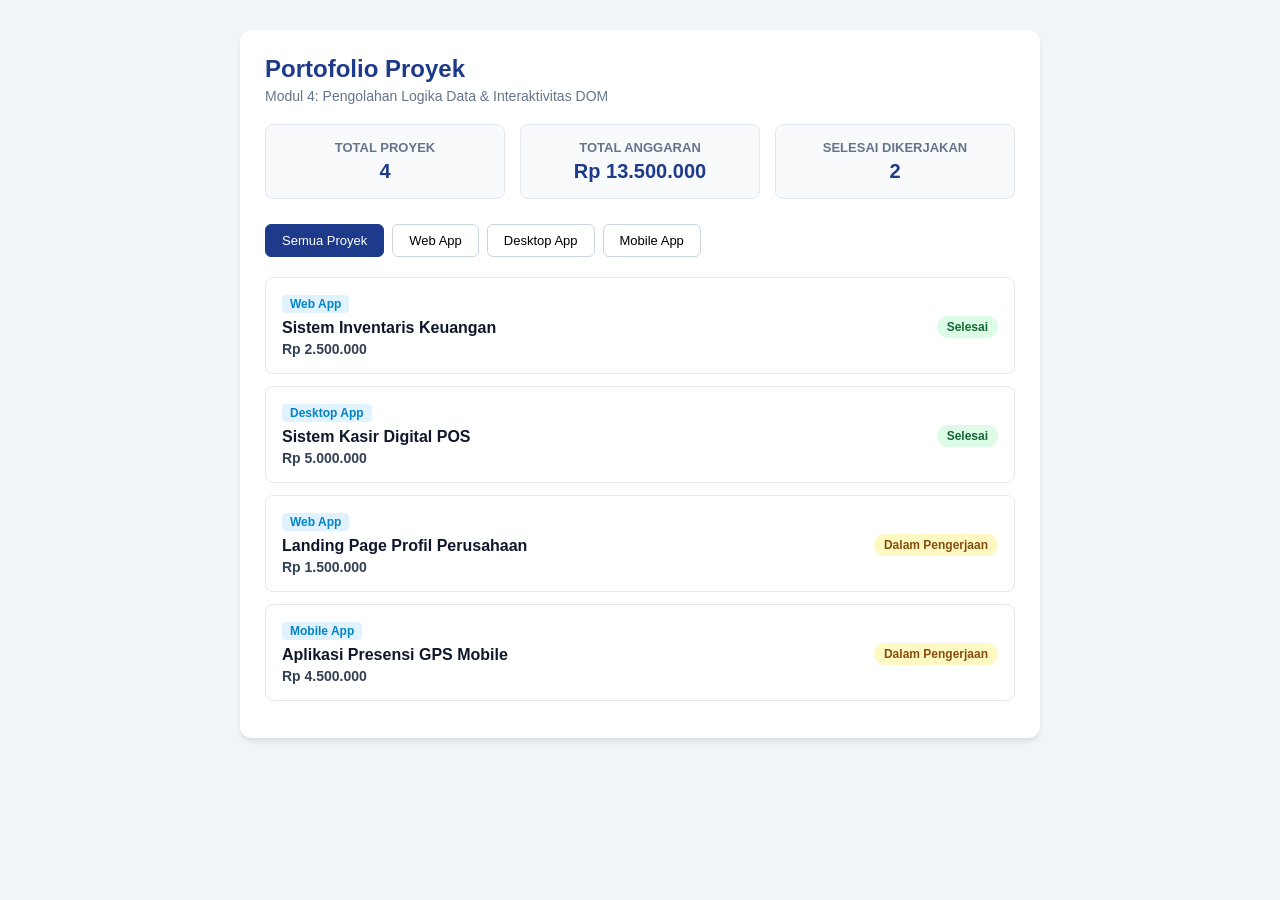
==== index.html @ 26038253 "Menyelesaikan praktik modul 4 logika javascript & integrasi DOM" ====
<!DOCTYPE html>
<html lang="id">
<head>
    <meta charset="UTF-8">
    <meta name="viewport" content="width=device-width, initial-scale=1.0">

    <title>Dashboard Portofolio Proyek - Modul 4</title>

    <style>
        * {
            box-sizing: border-box;
            margin: 0;
            padding: 0;
            font-family: 'Segoe UI', Tahoma, Geneva, sans-serif;
        }

        body {
            background-color: #f1f5f9;
            color: #0f172a;
            padding: 30px 15px;
        }

        .container {
            max-width: 800px;
            margin: 0 auto;
            background: #ffffff;
            border-radius: 12px;
            padding: 25px;
            box-shadow: 0 4px 6px -1px rgba(0, 0, 0, 0.1);
        }

        h1 {
            color: #1e3a8a;
            font-size: 24px;
            margin-bottom: 5px;
        }

        p.subtitle {
            color: #64748b;
            margin-bottom: 20px;
            font-size: 14px;
        }

        .stats-grid {
            display: grid;
            grid-template-columns: repeat(auto-fit, minmax(200px, 1fr));
            gap: 15px;
            margin-bottom: 25px;
        }

        .stat-card {
            background: #f8fafc;
            border: 1px solid #e2e8f0;
            border-radius: 8px;
            padding: 15px;
            text-align: center;
        }

        .stat-card h3 {
            font-size: 13px;
            color: #64748b;
            text-transform: uppercase;
            margin-bottom: 5px;
        }

        .stat-card p {
            font-size: 20px;
            font-weight: bold;
            color: #1e3a8a;
        }

        .filter-group {
            display: flex;
            gap: 8px;
            margin-bottom: 20px;
            flex-wrap: wrap;
        }

        .btn-filter {
            padding: 8px 16px;
            border: 1px solid #cbd5e1;
            background: #ffffff;
            border-radius: 6px;
            cursor: pointer;
            font-size: 13px;
            font-weight: 500;
            transition: all 0.2s;
        }

        .btn-filter.active,
        .btn-filter:hover {
            background: #1e3a8a;
            color: #ffffff;
            border-color: #1e3a8a;
        }

        .project-card {
            border: 1px solid #e2e8f0;
            border-radius: 8px;
            padding: 16px;
            margin-bottom: 12px;
            display: flex;
            justify-content: space-between;
            align-items: center;
            background: #ffffff;
            transition: transform 0.15s ease;
        }

        .project-card:hover {
            transform: translateY(-2px);
            box-shadow: 0 4px 6px rgba(0, 0, 0, 0.05);
        }

        .project-info h4 {
            font-size: 16px;
            color: #0f172a;
            margin-bottom: 4px;
        }

        .project-category {
            display: inline-block;
            font-size: 12px;
            color: #0284c7;
            background: #e0f2fe;
            padding: 2px 8px;
            border-radius: 4px;
            margin-bottom: 6px;
            font-weight: 600;
        }

        .project-budget {
            font-size: 14px;
            color: #334155;
            font-weight: 600;
        }

        .badge {
            padding: 4px 10px;
            border-radius: 20px;
            font-size: 12px;
            font-weight: 600;
        }

        .badge-success {
            background: #dcfce7;
            color: #166534;
        }

        .badge-pending {
            background: #fef9c3;
            color: #854d0e;
        }
    </style>
</head>

<body>
    <div class="container">
        <!-- Modul 4: Dasar Logika Pemrograman dengan JavaScript -->

        <h1>Portofolio Proyek</h1>
        <p class="subtitle">
            Modul 4: Pengolahan Logika Data &amp; Interaktivitas DOM
        </p>

        <!-- Kartu Ringkasan Statistik -->
        <div class="stats-grid">
            <div class="stat-card">
                <h3>Total Proyek</h3>
                <p id="stat-total-projects">0</p>
            </div>

            <div class="stat-card">
                <h3>Total Anggaran</h3>
                <p id="stat-total-budget">Rp 0</p>
            </div>

            <div class="stat-card">
                <h3>Selesai Dikerjakan</h3>
                <p id="stat-completed-projects">0</p>
            </div>
        </div>

        <!-- Tombol Filter Kategori -->
        <div class="filter-group">
            <button class="btn-filter active" data-category="Semua">
                Semua Proyek
            </button>

            <button class="btn-filter" data-category="Web App">
                Web App
            </button>

            <button class="btn-filter" data-category="Desktop App">
                Desktop App
            </button>

            <button class="btn-filter" data-category="Mobile App">
                Mobile App
            </button>
        </div>

        <!-- Kontainer Daftar Proyek -->
        <div id="project-list"></div>
    </div>

    <!-- File JavaScript untuk interaktivitas -->
    <script src="main.js"></script>
</body>
</html>
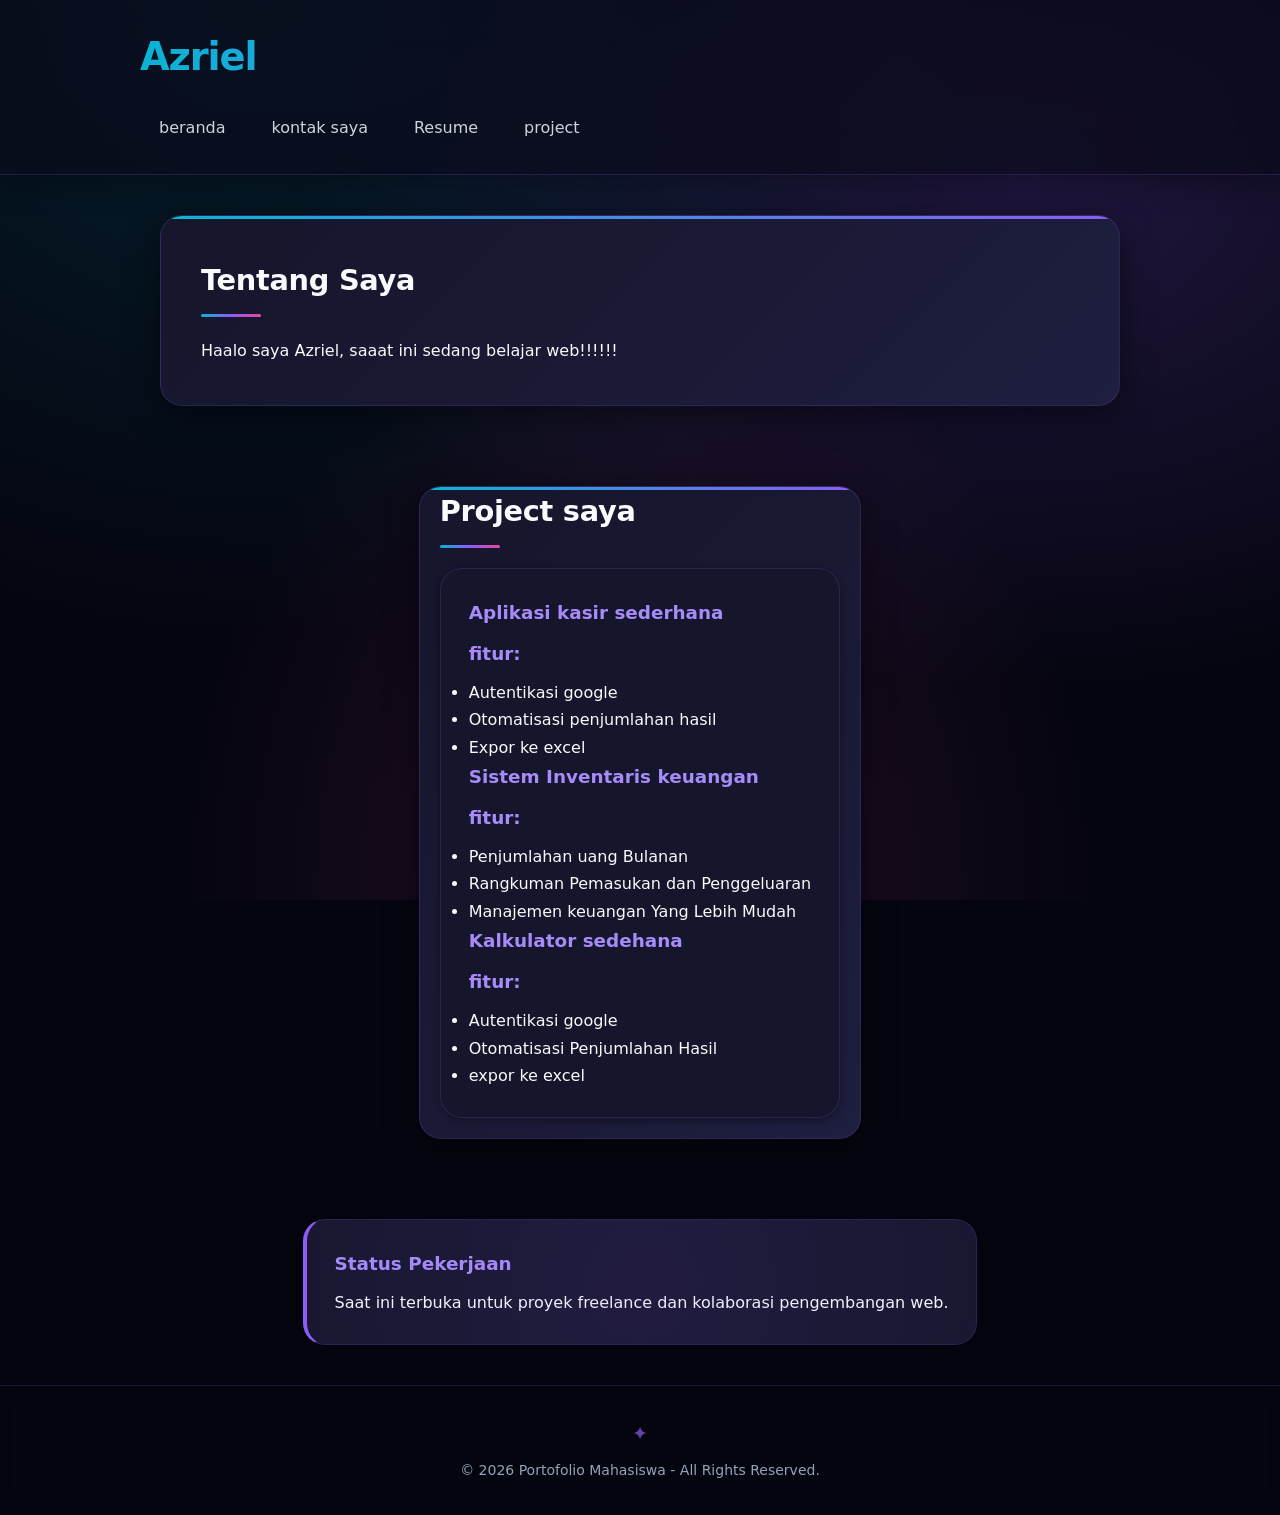
==== commit 3e309c50: "Add files via upload Tugas_2406046" ====
--- a/index.html
+++ b/index.html
@@ -1,210 +1,87 @@
-
 <!DOCTYPE html>
-<html lang="id">
+<html lang="en">
 <head>
     <meta charset="UTF-8">
     <meta name="viewport" content="width=device-width, initial-scale=1.0">
+    <title>Portofolio Mahasiswa</title>
+    <link rel="stylesheet" href="style.css">
+</head>
+<body>
+    <header> 
+        <h1>Azriel</h1>
+        <nav>
+            <ul>
+                <li>
+                    <a href="index.html">beranda</a>
+                </li>
+                <li><a href="kontak.html">kontak saya</a></li>
+                <li>
+                    <a href="resume.html">Resume</a>
+                </li>
+                <li><a href="project.html">project</a></li>
+            </ul>
+        </nav>   
+    </header>
 
-    <title>Dashboard Portofolio Proyek - Modul 4</title>
+    <hr/>
 
-    <style>
-        * {
-            box-sizing: border-box;
-            margin: 0;
-            padding: 0;
-            font-family: 'Segoe UI', Tahoma, Geneva, sans-serif;
-        }
+    <main>
+        <section>
+            <h2>Tentang Saya</h2>
+            <p>Haalo saya Azriel, saaat ini sedang belajar web!!!!!!
+            </p>
+        </section>
+    </main>
+    <hr/>
 
-        body {
-            background-color: #f1f5f9;
-            color: #0f172a;
-            padding: 30px 15px;
-        }
+        <section id="project">
+            <h2>Project saya</h2>
+            <article>
+                <header>
+                    <h3>Aplikasi kasir sederhana</h3>
+                    <h3>fitur:</h3>
+                    <ul>
+                        <li>Autentikasi google</li>
+                        <li>Otomatisasi penjumlahan hasil</li>
+                        <li>Expor ke excel</li>
+                    </ul>
+                </header>
+                <header>
+                    <h3>Sistem Inventaris keuangan</h3>
+                    <h3>fitur:</h3>
+                <ul>
+                    <li>Penjumlahan uang Bulanan</li>
+                    <li>Rangkuman Pemasukan dan Penggeluaran</li>
+                    <li>Manajemen keuangan Yang Lebih Mudah</li>
+                    <ul>
+                </header>
 
-        .container {
-            max-width: 800px;
-            margin: 0 auto;
-            background: #ffffff;
-            border-radius: 12px;
-            padding: 25px;
-            box-shadow: 0 4px 6px -1px rgba(0, 0, 0, 0.1);
-        }
-
-        h1 {
-            color: #1e3a8a;
-            font-size: 24px;
-            margin-bottom: 5px;
-        }
-
-        p.subtitle {
-            color: #64748b;
-            margin-bottom: 20px;
-            font-size: 14px;
-        }
-
-        .stats-grid {
-            display: grid;
-            grid-template-columns: repeat(auto-fit, minmax(200px, 1fr));
-            gap: 15px;
-            margin-bottom: 25px;
-        }
-
-        .stat-card {
-            background: #f8fafc;
-            border: 1px solid #e2e8f0;
-            border-radius: 8px;
-            padding: 15px;
-            text-align: center;
-        }
-
-        .stat-card h3 {
-            font-size: 13px;
-            color: #64748b;
-            text-transform: uppercase;
-            margin-bottom: 5px;
-        }
-
-        .stat-card p {
-            font-size: 20px;
-            font-weight: bold;
-            color: #1e3a8a;
-        }
-
-        .filter-group {
-            display: flex;
-            gap: 8px;
-            margin-bottom: 20px;
-            flex-wrap: wrap;
-        }
-
-        .btn-filter {
-            padding: 8px 16px;
-            border: 1px solid #cbd5e1;
-            background: #ffffff;
-            border-radius: 6px;
-            cursor: pointer;
-            font-size: 13px;
-            font-weight: 500;
-            transition: all 0.2s;
-        }
-
-        .btn-filter.active,
-        .btn-filter:hover {
-            background: #1e3a8a;
-            color: #ffffff;
-            border-color: #1e3a8a;
-        }
-
-        .project-card {
-            border: 1px solid #e2e8f0;
-            border-radius: 8px;
-            padding: 16px;
-            margin-bottom: 12px;
-            display: flex;
-            justify-content: space-between;
-            align-items: center;
-            background: #ffffff;
-            transition: transform 0.15s ease;
-        }
-
-        .project-card:hover {
-            transform: translateY(-2px);
-            box-shadow: 0 4px 6px rgba(0, 0, 0, 0.05);
-        }
-
-        .project-info h4 {
-            font-size: 16px;
-            color: #0f172a;
-            margin-bottom: 4px;
-        }
-
-        .project-category {
-            display: inline-block;
-            font-size: 12px;
-            color: #0284c7;
-            background: #e0f2fe;
-            padding: 2px 8px;
-            border-radius: 4px;
-            margin-bottom: 6px;
-            font-weight: 600;
-        }
-
-        .project-budget {
-            font-size: 14px;
-            color: #334155;
-            font-weight: 600;
-        }
-
-        .badge {
-            padding: 4px 10px;
-            border-radius: 20px;
-            font-size: 12px;
-            font-weight: 600;
-        }
-
-        .badge-success {
-            background: #dcfce7;
-            color: #166534;
-        }
-
-        .badge-pending {
-            background: #fef9c3;
-            color: #854d0e;
-        }
-    </style>
-</head>
-
-<body>
-    <div class="container">
-        <!-- Modul 4: Dasar Logika Pemrograman dengan JavaScript -->
-
-        <h1>Portofolio Proyek</h1>
-        <p class="subtitle">
-            Modul 4: Pengolahan Logika Data &amp; Interaktivitas DOM
-        </p>
-
-        <!-- Kartu Ringkasan Statistik -->
-        <div class="stats-grid">
-            <div class="stat-card">
-                <h3>Total Proyek</h3>
-                <p id="stat-total-projects">0</p>
-            </div>
-
-            <div class="stat-card">
-                <h3>Total Anggaran</h3>
-                <p id="stat-total-budget">Rp 0</p>
-            </div>
-
-            <div class="stat-card">
-                <h3>Selesai Dikerjakan</h3>
-                <p id="stat-completed-projects">0</p>
-            </div>
-        </div>
-
-        <!-- Tombol Filter Kategori -->
-        <div class="filter-group">
-            <button class="btn-filter active" data-category="Semua">
-                Semua Proyek
-            </button>
-
-            <button class="btn-filter" data-category="Web App">
-                Web App
-            </button>
-
-            <button class="btn-filter" data-category="Desktop App">
-                Desktop App
-            </button>
-
-            <button class="btn-filter" data-category="Mobile App">
-                Mobile App
-            </button>
-        </div>
-
-        <!-- Kontainer Daftar Proyek -->
-        <div id="project-list"></div>
-    </div>
-
-    <!-- File JavaScript untuk interaktivitas -->
-    <script src="main.js"></script>
+                <header>
+                    <h3>Kalkulator sedehana</h3>
+                    <h3>fitur:</h3>
+                    <ul>
+                        <li>Autentikasi google</li>
+                        <li>Otomatisasi Penjumlahan Hasil</li>
+                        <li>expor ke excel</li>
+                    </ul>
+                </header>
+            </article>
+        </section>
+    </main>
+              <hr> 
+ 
+    <aside> 
+        <h3>Status Pekerjaan</h3> 
+        <p>Saat ini terbuka untuk proyek freelance dan kolaborasi 
+            pengembangan web.</p> 
+    </aside> 
+ 
+    <hr> 
+ 
+    <footer> 
+        <center><p>&copy; 2026 Portofolio Mahasiswa - All Rights Reserved.</p></center>
+    </footer>
+     
+    
 </body>
-</html>
+</html>
--- a/style.css
+++ b/style.css
@@ -0,0 +1,428 @@
+/* ============================================================
+   TEMA: MIDNIGHT AURORA
+   Nuansa: Gelap elegan, aurora ungu-pink, futuristik
+   ============================================================ */
+*,
+*::before,
+*::after {
+    margin: 0;
+    padding: 0;
+    box-sizing: border-box;
+}
+
+:root {
+    /* Palet Aurora */
+    --primary: #8b5cf6;
+    --primary-dark: #7c3aed;
+    --primary-light: #a78bfa;
+    --accent: #ec4899;
+    --accent-light: #f472b6;
+    --aurora-1: #06b6d4;
+    --aurora-2: #8b5cf6;
+    --aurora-3: #ec4899;
+
+    /* Background */
+    --bg-dark: #0a0a1a;
+    --bg-darker: #050510;
+    --bg-card: #15152b;
+    --bg-card-hover: #1e1e3f;
+
+    /* Teks */
+    --text-primary: #f8fafc;
+    --text-secondary: #cbd5e1;
+    --text-muted: #94a3b8;
+
+    /* Efek */
+    --border: rgba(139, 92, 246, 0.2);
+    --shadow-sm: 0 2px 8px rgba(0, 0, 0, 0.4);
+    --shadow-md: 0 8px 32px rgba(0, 0, 0, 0.5);
+    --shadow-glow: 0 0 60px rgba(139, 92, 246, 0.4);
+
+    /* Gradient */
+    --gradient-primary: linear-gradient(135deg, #8b5cf6 0%, #ec4899 100%);
+    --gradient-aurora: linear-gradient(135deg, #06b6d4 0%, #8b5cf6 50%, #ec4899 100%);
+    --gradient-text: linear-gradient(135deg, #a78bfa 0%, #f472b6 100%);
+    --gradient-dark: linear-gradient(135deg, #15152b 0%, #1e1e3f 100%);
+
+    --radius: 14px;
+    --radius-lg: 22px;
+    --transition: 0.35s cubic-bezier(0.4, 0, 0.2, 1);
+}
+
+html { scroll-behavior: smooth; }
+
+body {
+    font-family: 'Segoe UI', system-ui, -apple-system, sans-serif;
+    background: var(--bg-darker);
+    background-image:
+        radial-gradient(ellipse at 20% 0%, rgba(6, 182, 212, 0.15) 0%, transparent 50%),
+        radial-gradient(ellipse at 80% 20%, rgba(139, 92, 246, 0.2) 0%, transparent 50%),
+        radial-gradient(ellipse at 50% 100%, rgba(236, 72, 153, 0.15) 0%, transparent 50%);
+    background-attachment: fixed;
+    color: var(--text-primary);
+    line-height: 1.7;
+    min-height: 100vh;
+    display: flex;
+    flex-direction: column;
+    -webkit-font-smoothing: antialiased;
+}
+
+/* Header */
+body > header {
+    background: rgba(10, 10, 26, 0.7);
+    backdrop-filter: blur(24px);
+    -webkit-backdrop-filter: blur(24px);
+    padding: 24px 20px;
+    border-bottom: 1px solid var(--border);
+    position: sticky;
+    top: 0;
+    z-index: 100;
+    box-shadow: 0 4px 30px rgba(0, 0, 0, 0.4);
+}
+
+body > header h1 {
+    max-width: 1000px;
+    margin: 0 auto;
+    font-size: clamp(1.6rem, 4vw, 2.4rem);
+    font-weight: 800;
+    letter-spacing: -0.03em;
+    background: var(--gradient-aurora);
+    background-size: 200% 200%;
+    -webkit-background-clip: text;
+    background-clip: text;
+    -webkit-text-fill-color: transparent;
+    animation: auroraShift 6s ease infinite;
+}
+
+@keyframes auroraShift {
+    0%, 100% { background-position: 0% 50%; }
+    50% { background-position: 100% 50%; }
+}
+
+/* Navigasi */
+nav { max-width: 1000px; margin: 16px auto 0; }
+
+nav ul {
+    display: flex;
+    gap: 8px;
+    list-style: none;
+    flex-wrap: wrap;
+}
+
+nav a {
+    display: inline-block;
+    padding: 8px 18px;
+    color: var(--text-secondary);
+    text-decoration: none;
+    font-weight: 500;
+    border-radius: 999px;
+    border: 1px solid transparent;
+    transition: all var(--transition);
+    position: relative;
+}
+
+nav a:hover {
+    color: var(--text-primary);
+    background: rgba(139, 92, 246, 0.15);
+    border-color: rgba(139, 92, 246, 0.5);
+    transform: translateY(-2px);
+    box-shadow: 0 4px 20px rgba(139, 92, 246, 0.3);
+}
+
+/* Main */
+main {
+    max-width: 1000px;
+    width: 100%;
+    margin: 40px auto;
+    padding: 0 20px;
+    flex: 1;
+    animation: fadeInUp 0.7s ease-out;
+}
+
+section {
+    background: var(--gradient-dark);
+    padding: 40px;
+    border-radius: var(--radius-lg);
+    border: 1px solid var(--border);
+    box-shadow: var(--shadow-md);
+    position: relative;
+    overflow: hidden;
+}
+
+section::before {
+    content: '';
+    position: absolute;
+    top: 0; left: 0; right: 0;
+    height: 3px;
+    background: var(--gradient-aurora);
+    background-size: 200% 100%;
+    animation: auroraShift 4s ease infinite;
+}
+
+/* Gambar */
+main img {
+    display: block;
+    max-width: 100%;
+    height: auto;
+    margin: 0 0 24px 0;
+    border-radius: var(--radius);
+    box-shadow: var(--shadow-md);
+    transition: transform var(--transition), box-shadow var(--transition);
+}
+
+main img:hover {
+    transform: scale(1.02);
+    box-shadow: var(--shadow-glow);
+}
+
+/* Judul */
+h2 {
+    font-size: clamp(1.4rem, 3vw, 1.8rem);
+    font-weight: 700;
+    margin-bottom: 20px;
+    letter-spacing: -0.01em;
+    padding-bottom: 12px;
+    position: relative;
+}
+
+h2::after {
+    content: '';
+    position: absolute;
+    bottom: 0; left: 0;
+    width: 60px; height: 3px;
+    background: var(--gradient-aurora);
+    border-radius: 2px;
+}
+
+h3 {
+    font-size: 1.15rem;
+    font-weight: 600;
+    margin-bottom: 10px;
+    color: var(--primary-light);
+}
+
+/* Article */
+#project {
+    max-width: 1000px;
+    margin: 40px auto;
+    padding: 0 20px;
+}
+
+article {
+    padding: 28px;
+    margin-bottom: 20px;
+    border: 1px solid var(--border);
+    border-radius: var(--radius-lg);
+    background: var(--bg-card);
+    box-shadow: var(--shadow-sm);
+    position: relative;
+    overflow: hidden;
+    transition: all var(--transition);
+}
+
+article::before {
+    content: '';
+    position: absolute;
+    top: 0; left: 0;
+    width: 4px; height: 100%;
+    background: var(--gradient-aurora);
+    transform: scaleY(0);
+    transform-origin: top;
+    transition: transform var(--transition);
+}
+
+article:hover {
+    background: var(--bg-card-hover);
+    border-color: rgba(139, 92, 246, 0.5);
+    transform: translateY(-6px);
+    box-shadow: var(--shadow-md), var(--shadow-glow);
+}
+
+article:hover::before { transform: scaleY(1); }
+
+/* Form */
+form { margin-top: 24px; }
+form p { margin-bottom: 20px; }
+
+label {
+    display: block;
+    margin-bottom: 8px;
+    font-weight: 600;
+    color: var(--text-secondary);
+    font-size: 0.85rem;
+    letter-spacing: 0.05em;
+    text-transform: uppercase;
+}
+
+input[type="text"],
+input[type="email"],
+select,
+textarea {
+    width: 100%;
+    padding: 14px 16px;
+    background: rgba(5, 5, 16, 0.7);
+    border: 1px solid var(--border);
+    border-radius: var(--radius);
+    color: var(--text-primary);
+    font-family: inherit;
+    font-size: 1rem;
+    transition: all var(--transition);
+}
+
+input::placeholder,
+textarea::placeholder { color: var(--text-muted); }
+
+input:hover, select:hover, textarea:hover {
+    border-color: rgba(139, 92, 246, 0.5);
+}
+
+input:focus, select:focus, textarea:focus {
+    outline: none;
+    border-color: var(--primary);
+    background: rgba(5, 5, 16, 0.95);
+    box-shadow: 0 0 0 4px rgba(139, 92, 246, 0.2), 0 0 30px rgba(139, 92, 246, 0.3);
+}
+
+select { cursor: pointer; }
+select option { background: var(--bg-card); color: var(--text-primary); }
+
+textarea {
+    resize: vertical;
+    min-height: 120px;
+}
+
+/* Button */
+button {
+    padding: 14px 28px;
+    border: none;
+    border-radius: var(--radius);
+    background: var(--gradient-primary);
+    color: #fff;
+    font-family: inherit;
+    font-size: 1rem;
+    font-weight: 600;
+    letter-spacing: 0.02em;
+    cursor: pointer;
+    position: relative;
+    overflow: hidden;
+    transition: all var(--transition);
+    box-shadow: 0 4px 20px rgba(139, 92, 246, 0.4);
+}
+
+button::before {
+    content: '';
+    position: absolute;
+    top: 0; left: -100%;
+    width: 100%; height: 100%;
+    background: linear-gradient(90deg, transparent, rgba(255, 255, 255, 0.35), transparent);
+    transition: left 0.6s ease;
+}
+
+button:hover {
+    transform: translateY(-3px);
+    box-shadow: 0 10px 30px rgba(139, 92, 246, 0.6);
+}
+
+button:hover::before { left: 100%; }
+button:active { transform: translateY(0) scale(0.98); }
+
+button[type="reset"] {
+    background: transparent;
+    color: var(--text-secondary);
+    border: 1px solid var(--border);
+    box-shadow: none;
+    margin-left: 10px;
+}
+
+button[type="reset"]:hover {
+    background: rgba(236, 72, 153, 0.1);
+    color: var(--accent-light);
+    border-color: var(--accent);
+    box-shadow: 0 4px 20px rgba(236, 72, 153, 0.3);
+}
+
+/* Aside */
+aside {
+    max-width: 1000px;
+    margin: 40px auto;
+    padding: 28px;
+    background: var(--bg-card);
+    border: 1px solid var(--border);
+    border-left: 4px solid var(--primary);
+    border-radius: var(--radius-lg);
+    box-shadow: var(--shadow-sm);
+    position: relative;
+    overflow: hidden;
+}
+
+aside::before {
+    content: '';
+    position: absolute;
+    top: -50%; right: -50%;
+    width: 200%; height: 200%;
+    background: radial-gradient(circle, rgba(139, 92, 246, 0.1) 0%, transparent 70%);
+    pointer-events: none;
+}
+
+/* Footer */
+footer {
+    padding: 32px 20px;
+    text-align: center;
+    color: var(--text-muted);
+    font-size: 14px;
+    margin-top: auto;
+    border-top: 1px solid var(--border);
+    background: rgba(5, 5, 16, 0.6);
+    backdrop-filter: blur(10px);
+}
+
+footer::before {
+    content: '✦';
+    display: block;
+    color: var(--primary);
+    font-size: 1.2rem;
+    margin-bottom: 8px;
+    opacity: 0.7;
+}
+
+hr { display: none; }
+
+/* Scrollbar */
+::-webkit-scrollbar { width: 10px; }
+::-webkit-scrollbar-track { background: var(--bg-darker); }
+::-webkit-scrollbar-thumb {
+    background: var(--gradient-aurora);
+    border-radius: 10px;
+}
+::-webkit-scrollbar-thumb:hover { background: var(--primary-light); }
+
+::selection { background: var(--primary); color: #fff; }
+
+/* Animasi */
+@keyframes fadeInUp {
+    from { opacity: 0; transform: translateY(24px); }
+    to { opacity: 1; transform: translateY(0); }
+}
+
+/* Responsif */
+@media (max-width: 700px) {
+    body > header { padding: 18px 16px; }
+    nav ul { flex-direction: column; gap: 6px; }
+    nav a { display: block; text-align: center; }
+    main { margin: 24px auto; padding: 0 16px; }
+    section { padding: 24px 20px; }
+    main img { margin: 0 auto 20px auto; }
+    article { padding: 20px; }
+    aside { margin: 24px auto; padding: 20px; }
+    button { width: 100%; }
+    button[type="reset"] { margin-left: 0; margin-top: 10px; }
+}
+
+/* Aksesibilitas */
+@media (prefers-reduced-motion: reduce) {
+    *, *::before, *::after {
+        animation-duration: 0.01ms !important;
+        transition-duration: 0.01ms !important;
+        scroll-behavior: auto !important;
+    }
+}
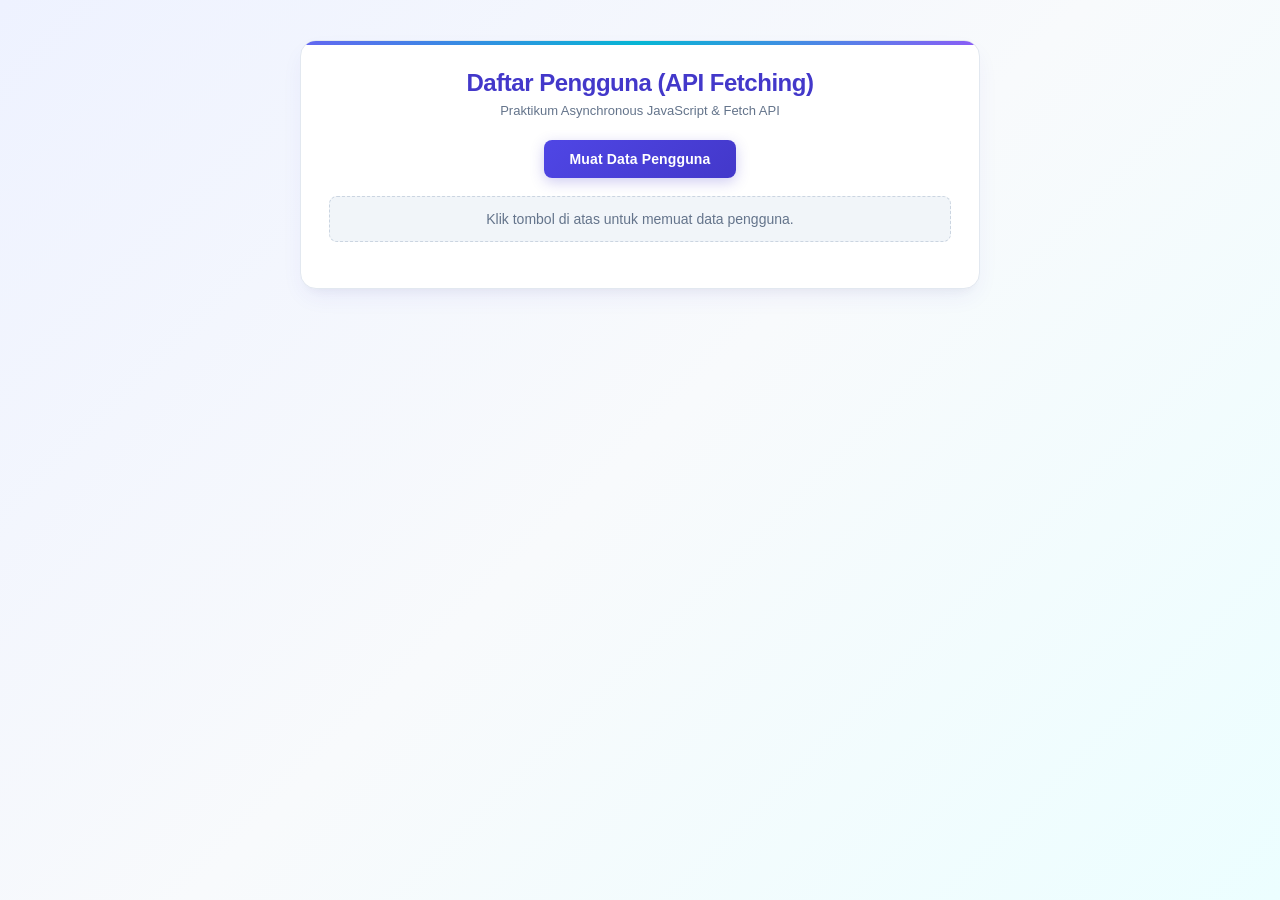
==== commit 22f634f7: "Praktikum Pertemuan 7" ====
--- a/index.html
+++ b/index.html
@@ -1,87 +1,26 @@
 <!DOCTYPE html>
-<html lang="en">
+<html lang="id">
 <head>
-    <meta charset="UTF-8">
-    <meta name="viewport" content="width=device-width, initial-scale=1.0">
-    <title>Portofolio Mahasiswa</title>
-    <link rel="stylesheet" href="style.css">
+ <meta charset="UTF-8">
+ <meta name="viewport" content="width=device-width, initial-scale=1.0">
+ <title>Modul 6 - User Directory App</title>
+ <link rel="stylesheet" href="style.css">
 </head>
 <body>
-    <header> 
-        <h1>Azriel</h1>
-        <nav>
-            <ul>
-                <li>
-                    <a href="index.html">beranda</a>
-                </li>
-                <li><a href="kontak.html">kontak saya</a></li>
-                <li>
-                    <a href="resume.html">Resume</a>
-                </li>
-                <li><a href="project.html">project</a></li>
-            </ul>
-        </nav>   
-    </header>
+ <div class="container">
+    <h2>Daftar Pengguna (API Fetching)</h2>
+ <p class="subtitle">Praktikum Asynchronous JavaScript & Fetch API</p>
 
-    <hr/>
-
-    <main>
-        <section>
-            <h2>Tentang Saya</h2>
-            <p>Haalo saya Azriel, saaat ini sedang belajar web!!!!!!
-            </p>
-        </section>
-    </main>
-    <hr/>
-
-        <section id="project">
-            <h2>Project saya</h2>
-            <article>
-                <header>
-                    <h3>Aplikasi kasir sederhana</h3>
-                    <h3>fitur:</h3>
-                    <ul>
-                        <li>Autentikasi google</li>
-                        <li>Otomatisasi penjumlahan hasil</li>
-                        <li>Expor ke excel</li>
-                    </ul>
-                </header>
-                <header>
-                    <h3>Sistem Inventaris keuangan</h3>
-                    <h3>fitur:</h3>
-                <ul>
-                    <li>Penjumlahan uang Bulanan</li>
-                    <li>Rangkuman Pemasukan dan Penggeluaran</li>
-                    <li>Manajemen keuangan Yang Lebih Mudah</li>
-                    <ul>
-                </header>
-
-                <header>
-                    <h3>Kalkulator sedehana</h3>
-                    <h3>fitur:</h3>
-                    <ul>
-                        <li>Autentikasi google</li>
-                        <li>Otomatisasi Penjumlahan Hasil</li>
-                        <li>expor ke excel</li>
-                    </ul>
-                </header>
-            </article>
-        </section>
-    </main>
-              <hr> 
- 
-    <aside> 
-        <h3>Status Pekerjaan</h3> 
-        <p>Saat ini terbuka untuk proyek freelance dan kolaborasi 
-            pengembangan web.</p> 
-    </aside> 
- 
-    <hr> 
- 
-    <footer> 
-        <center><p>&copy; 2026 Portofolio Mahasiswa - All Rights Reserved.</p></center>
-    </footer>
-     
-    
+ <!-- Tombol Aksi -->
+ <div class="actions-bar">
+ <button id="btnFetch" class="btn-primary">Muat Data Pengguna</button>
+ </div>
+ <!-- Indikator Status (Loading & Pesan Error) -->
+ <div id="statusMessage" class="status-msg">Klik tombol di atas untuk memuat
+data pengguna.</div>
+ <!-- Kontainer Kartu Pengguna -->
+ <div id="userList" class="user-grid"></div>
+ </div>
+ <script src="script.js"></script>
 </body>
 </html>
--- a/style.css
+++ b/style.css
@@ -1,428 +1,173 @@
-/* ============================================================
-   TEMA: MIDNIGHT AURORA
-   Nuansa: Gelap elegan, aurora ungu-pink, futuristik
-   ============================================================ */
-*,
-*::before,
-*::after {
+* {
+    box-sizing: border-box;
     margin: 0;
     padding: 0;
-    box-sizing: border-box;
 }
 
-:root {
-    /* Palet Aurora */
-    --primary: #8b5cf6;
-    --primary-dark: #7c3aed;
-    --primary-light: #a78bfa;
-    --accent: #ec4899;
-    --accent-light: #f472b6;
-    --aurora-1: #06b6d4;
-    --aurora-2: #8b5cf6;
-    --aurora-3: #ec4899;
-
-    /* Background */
-    --bg-dark: #0a0a1a;
-    --bg-darker: #050510;
-    --bg-card: #15152b;
-    --bg-card-hover: #1e1e3f;
-
-    /* Teks */
-    --text-primary: #f8fafc;
-    --text-secondary: #cbd5e1;
-    --text-muted: #94a3b8;
-
-    /* Efek */
-    --border: rgba(139, 92, 246, 0.2);
-    --shadow-sm: 0 2px 8px rgba(0, 0, 0, 0.4);
-    --shadow-md: 0 8px 32px rgba(0, 0, 0, 0.5);
-    --shadow-glow: 0 0 60px rgba(139, 92, 246, 0.4);
-
-    /* Gradient */
-    --gradient-primary: linear-gradient(135deg, #8b5cf6 0%, #ec4899 100%);
-    --gradient-aurora: linear-gradient(135deg, #06b6d4 0%, #8b5cf6 50%, #ec4899 100%);
-    --gradient-text: linear-gradient(135deg, #a78bfa 0%, #f472b6 100%);
-    --gradient-dark: linear-gradient(135deg, #15152b 0%, #1e1e3f 100%);
-
-    --radius: 14px;
-    --radius-lg: 22px;
-    --transition: 0.35s cubic-bezier(0.4, 0, 0.2, 1);
+body {
+    font-family: 'Segoe UI', Tahoma, Geneva, Verdana, sans-serif;
+    background: linear-gradient(135deg, #eef2ff 0%, #f8fafc 50%, #ecfeff 100%);
+    color: #1e293b;
+    padding: 40px 20px;
+    display: flex;
+    justify-content: center;
+    min-height: 100vh;
+    align-items: flex-start;
 }
 
-html { scroll-behavior: smooth; }
-
-body {
-    font-family: 'Segoe UI', system-ui, -apple-system, sans-serif;
-    background: var(--bg-darker);
-    background-image:
-        radial-gradient(ellipse at 20% 0%, rgba(6, 182, 212, 0.15) 0%, transparent 50%),
-        radial-gradient(ellipse at 80% 20%, rgba(139, 92, 246, 0.2) 0%, transparent 50%),
-        radial-gradient(ellipse at 50% 100%, rgba(236, 72, 153, 0.15) 0%, transparent 50%);
-    background-attachment: fixed;
-    color: var(--text-primary);
-    line-height: 1.7;
-    min-height: 100vh;
-    display: flex;
-    flex-direction: column;
-    -webkit-font-smoothing: antialiased;
-}
-
-/* Header */
-body > header {
-    background: rgba(10, 10, 26, 0.7);
-    backdrop-filter: blur(24px);
-    -webkit-backdrop-filter: blur(24px);
-    padding: 24px 20px;
-    border-bottom: 1px solid var(--border);
-    position: sticky;
-    top: 0;
-    z-index: 100;
-    box-shadow: 0 4px 30px rgba(0, 0, 0, 0.4);
-}
-
-body > header h1 {
-    max-width: 1000px;
-    margin: 0 auto;
-    font-size: clamp(1.6rem, 4vw, 2.4rem);
-    font-weight: 800;
-    letter-spacing: -0.03em;
-    background: var(--gradient-aurora);
-    background-size: 200% 200%;
-    -webkit-background-clip: text;
-    background-clip: text;
-    -webkit-text-fill-color: transparent;
-    animation: auroraShift 6s ease infinite;
-}
-
-@keyframes auroraShift {
-    0%, 100% { background-position: 0% 50%; }
-    50% { background-position: 100% 50%; }
-}
-
-/* Navigasi */
-nav { max-width: 1000px; margin: 16px auto 0; }
-
-nav ul {
-    display: flex;
-    gap: 8px;
-    list-style: none;
-    flex-wrap: wrap;
-}
-
-nav a {
-    display: inline-block;
-    padding: 8px 18px;
-    color: var(--text-secondary);
-    text-decoration: none;
-    font-weight: 500;
-    border-radius: 999px;
-    border: 1px solid transparent;
-    transition: all var(--transition);
-    position: relative;
-}
-
-nav a:hover {
-    color: var(--text-primary);
-    background: rgba(139, 92, 246, 0.15);
-    border-color: rgba(139, 92, 246, 0.5);
-    transform: translateY(-2px);
-    box-shadow: 0 4px 20px rgba(139, 92, 246, 0.3);
-}
-
-/* Main */
-main {
-    max-width: 1000px;
+.container {
+    background: #ffffff;
     width: 100%;
-    margin: 40px auto;
-    padding: 0 20px;
-    flex: 1;
-    animation: fadeInUp 0.7s ease-out;
-}
-
-section {
-    background: var(--gradient-dark);
-    padding: 40px;
-    border-radius: var(--radius-lg);
-    border: 1px solid var(--border);
-    box-shadow: var(--shadow-md);
+    max-width: 680px;
+    padding: 28px;
+    border-radius: 16px;
+    border: 1px solid #e2e8f0;
+    box-shadow:
+        0 10px 25px -5px rgba(67, 56, 202, 0.08),
+        0 8px 10px -6px rgba(0, 0, 0, 0.04);
     position: relative;
     overflow: hidden;
 }
 
-section::before {
+/* Aksen garis atas */
+.container::before {
     content: '';
     position: absolute;
-    top: 0; left: 0; right: 0;
-    height: 3px;
-    background: var(--gradient-aurora);
-    background-size: 200% 100%;
-    animation: auroraShift 4s ease infinite;
+    top: 0;
+    left: 0;
+    right: 0;
+    height: 4px;
+    background: linear-gradient(90deg, #6366f1, #06b6d4, #8b5cf6);
+    border-radius: 16px 16px 0 0;
 }
 
-/* Gambar */
-main img {
-    display: block;
-    max-width: 100%;
-    height: auto;
-    margin: 0 0 24px 0;
-    border-radius: var(--radius);
-    box-shadow: var(--shadow-md);
-    transition: transform var(--transition), box-shadow var(--transition);
+h2 {
+    color: #4338ca;
+    text-align: center;
+    margin-bottom: 6px;
+    font-size: 24px;
+    letter-spacing: -0.02em;
+    font-weight: 700;
 }
 
-main img:hover {
-    transform: scale(1.02);
-    box-shadow: var(--shadow-glow);
+.subtitle {
+    color: #64748b;
+    text-align: center;
+    font-size: 13px;
+    margin-bottom: 22px;
 }
 
-/* Judul */
-h2 {
-    font-size: clamp(1.4rem, 3vw, 1.8rem);
-    font-weight: 700;
-    margin-bottom: 20px;
-    letter-spacing: -0.01em;
-    padding-bottom: 12px;
-    position: relative;
+.actions-bar {
+    display: flex;
+    justify-content: center;
+    margin-bottom: 18px;
 }
 
-h2::after {
-    content: '';
-    position: absolute;
-    bottom: 0; left: 0;
-    width: 60px; height: 3px;
-    background: var(--gradient-aurora);
-    border-radius: 2px;
+button.btn-primary {
+    background: linear-gradient(135deg, #4f46e5, #4338ca);
+    color: white;
+    border: none;
+    padding: 11px 26px;
+    border-radius: 8px;
+    font-weight: 600;
+    cursor: pointer;
+    font-size: 14px;
+    letter-spacing: 0.01em;
+    transition: transform 0.15s ease, box-shadow 0.2s ease, background 0.2s ease;
+    box-shadow: 0 4px 14px rgba(67, 56, 202, 0.25);
 }
 
-h3 {
-    font-size: 1.15rem;
-    font-weight: 600;
-    margin-bottom: 10px;
-    color: var(--primary-light);
+button.btn-primary:hover {
+    background: linear-gradient(135deg, #4338ca, #3730a3);
+    transform: translateY(-2px);
+    box-shadow: 0 6px 18px rgba(67, 56, 202, 0.35);
 }
 
-/* Article */
-#project {
-    max-width: 1000px;
-    margin: 40px auto;
-    padding: 0 20px;
+button.btn-primary:active {
+    transform: translateY(0);
 }
 
-article {
-    padding: 28px;
-    margin-bottom: 20px;
-    border: 1px solid var(--border);
-    border-radius: var(--radius-lg);
-    background: var(--bg-card);
-    box-shadow: var(--shadow-sm);
-    position: relative;
-    overflow: hidden;
-    transition: all var(--transition);
+button:disabled {
+    background: #cbd5e1;
+    color: #64748b;
+    cursor: not-allowed;
+    box-shadow: none;
+    transform: none;
 }
 
-article::before {
-    content: '';
-    position: absolute;
-    top: 0; left: 0;
-    width: 4px; height: 100%;
-    background: var(--gradient-aurora);
-    transform: scaleY(0);
-    transform-origin: top;
-    transition: transform var(--transition);
+.status-msg {
+    text-align: center;
+    font-size: 14px;
+    color: #64748b;
+    padding: 14px;
+    border-radius: 8px;
+    background-color: #f1f5f9;
+    border: 1px dashed #cbd5e1;
+    margin-bottom: 18px;
 }
 
-article:hover {
-    background: var(--bg-card-hover);
-    border-color: rgba(139, 92, 246, 0.5);
-    transform: translateY(-6px);
-    box-shadow: var(--shadow-md), var(--shadow-glow);
+.status-msg.error {
+    background-color: #fef2f2;
+    color: #dc2626;
+    border: 1px solid #fecaca;
+    border-left: 4px solid #dc2626;
 }
 
-article:hover::before { transform: scaleY(1); }
-
-/* Form */
-form { margin-top: 24px; }
-form p { margin-bottom: 20px; }
-
-label {
-    display: block;
-    margin-bottom: 8px;
-    font-weight: 600;
-    color: var(--text-secondary);
-    font-size: 0.85rem;
-    letter-spacing: 0.05em;
-    text-transform: uppercase;
+.user-grid {
+    display: grid;
+    grid-template-columns: repeat(auto-fit, minmax(250px, 1fr));
+    gap: 14px;
 }
 
-input[type="text"],
-input[type="email"],
-select,
-textarea {
-    width: 100%;
-    padding: 14px 16px;
-    background: rgba(5, 5, 16, 0.7);
-    border: 1px solid var(--border);
-    border-radius: var(--radius);
-    color: var(--text-primary);
-    font-family: inherit;
-    font-size: 1rem;
-    transition: all var(--transition);
-}
-
-input::placeholder,
-textarea::placeholder { color: var(--text-muted); }
-
-input:hover, select:hover, textarea:hover {
-    border-color: rgba(139, 92, 246, 0.5);
-}
-
-input:focus, select:focus, textarea:focus {
-    outline: none;
-    border-color: var(--primary);
-    background: rgba(5, 5, 16, 0.95);
-    box-shadow: 0 0 0 4px rgba(139, 92, 246, 0.2), 0 0 30px rgba(139, 92, 246, 0.3);
-}
-
-select { cursor: pointer; }
-select option { background: var(--bg-card); color: var(--text-primary); }
-
-textarea {
-    resize: vertical;
-    min-height: 120px;
-}
-
-/* Button */
-button {
-    padding: 14px 28px;
-    border: none;
-    border-radius: var(--radius);
-    background: var(--gradient-primary);
-    color: #fff;
-    font-family: inherit;
-    font-size: 1rem;
-    font-weight: 600;
-    letter-spacing: 0.02em;
-    cursor: pointer;
+.user-card {
+    background: #ffffff;
+    border: 1px solid #e2e8f0;
+    border-radius: 10px;
+    padding: 16px 16px 16px 18px;
     position: relative;
-    overflow: hidden;
-    transition: all var(--transition);
-    box-shadow: 0 4px 20px rgba(139, 92, 246, 0.4);
-}
-
-button::before {
-    content: '';
-    position: absolute;
-    top: 0; left: -100%;
-    width: 100%; height: 100%;
-    background: linear-gradient(90deg, transparent, rgba(255, 255, 255, 0.35), transparent);
-    transition: left 0.6s ease;
-}
-
-button:hover {
-    transform: translateY(-3px);
-    box-shadow: 0 10px 30px rgba(139, 92, 246, 0.6);
-}
-
-button:hover::before { left: 100%; }
-button:active { transform: translateY(0) scale(0.98); }
-
-button[type="reset"] {
-    background: transparent;
-    color: var(--text-secondary);
-    border: 1px solid var(--border);
-    box-shadow: none;
-    margin-left: 10px;
-}
-
-button[type="reset"]:hover {
-    background: rgba(236, 72, 153, 0.1);
-    color: var(--accent-light);
-    border-color: var(--accent);
-    box-shadow: 0 4px 20px rgba(236, 72, 153, 0.3);
-}
-
-/* Aside */
-aside {
-    max-width: 1000px;
-    margin: 40px auto;
-    padding: 28px;
-    background: var(--bg-card);
-    border: 1px solid var(--border);
-    border-left: 4px solid var(--primary);
-    border-radius: var(--radius-lg);
-    box-shadow: var(--shadow-sm);
-    position: relative;
+    transition: transform 0.18s ease, box-shadow 0.2s ease, border-color 0.2s ease;
     overflow: hidden;
 }
 
-aside::before {
+/* Aksen vertikal kiri */
+.user-card::before {
     content: '';
     position: absolute;
-    top: -50%; right: -50%;
-    width: 200%; height: 200%;
-    background: radial-gradient(circle, rgba(139, 92, 246, 0.1) 0%, transparent 70%);
-    pointer-events: none;
+    top: 0;
+    left: 0;
+    bottom: 0;
+    width: 4px;
+    background: linear-gradient(180deg, #6366f1, #06b6d4);
+    opacity: 0.8;
 }
 
-/* Footer */
-footer {
-    padding: 32px 20px;
-    text-align: center;
-    color: var(--text-muted);
-    font-size: 14px;
-    margin-top: auto;
-    border-top: 1px solid var(--border);
-    background: rgba(5, 5, 16, 0.6);
-    backdrop-filter: blur(10px);
+.user-card:hover {
+    transform: translateY(-3px);
+    border-color: #c7d2fe;
+    box-shadow: 0 8px 20px -6px rgba(67, 56, 202, 0.15);
 }
 
-footer::before {
-    content: '✦';
-    display: block;
-    color: var(--primary);
-    font-size: 1.2rem;
-    margin-bottom: 8px;
-    opacity: 0.7;
+.user-name {
+    font-size: 15px;
+    font-weight: 700;
+    color: #0f172a;
+    margin-bottom: 6px;
+    letter-spacing: -0.01em;
 }
 
-hr { display: none; }
-
-/* Scrollbar */
-::-webkit-scrollbar { width: 10px; }
-::-webkit-scrollbar-track { background: var(--bg-darker); }
-::-webkit-scrollbar-thumb {
-    background: var(--gradient-aurora);
-    border-radius: 10px;
-}
-::-webkit-scrollbar-thumb:hover { background: var(--primary-light); }
-
-::selection { background: var(--primary); color: #fff; }
-
-/* Animasi */
-@keyframes fadeInUp {
-    from { opacity: 0; transform: translateY(24px); }
-    to { opacity: 1; transform: translateY(0); }
+.user-email {
+    font-size: 13px;
+    color: #0284c7;
+    margin-bottom: 6px;
+    word-break: break-all;
+    display: inline-block;
+    padding: 2px 8px;
+    background: #e0f2fe;
+    border-radius: 4px;
 }
 
-/* Responsif */
-@media (max-width: 700px) {
-    body > header { padding: 18px 16px; }
-    nav ul { flex-direction: column; gap: 6px; }
-    nav a { display: block; text-align: center; }
-    main { margin: 24px auto; padding: 0 16px; }
-    section { padding: 24px 20px; }
-    main img { margin: 0 auto 20px auto; }
-    article { padding: 20px; }
-    aside { margin: 24px auto; padding: 20px; }
-    button { width: 100%; }
-    button[type="reset"] { margin-left: 0; margin-top: 10px; }
-}
-
-/* Aksesibilitas */
-@media (prefers-reduced-motion: reduce) {
-    *, *::before, *::after {
-        animation-duration: 0.01ms !important;
-        transition-duration: 0.01ms !important;
-        scroll-behavior: auto !important;
-    }
+.user-company {
+    font-size: 12px;
+    color: #64748b;
+    font-style: italic;
 }
